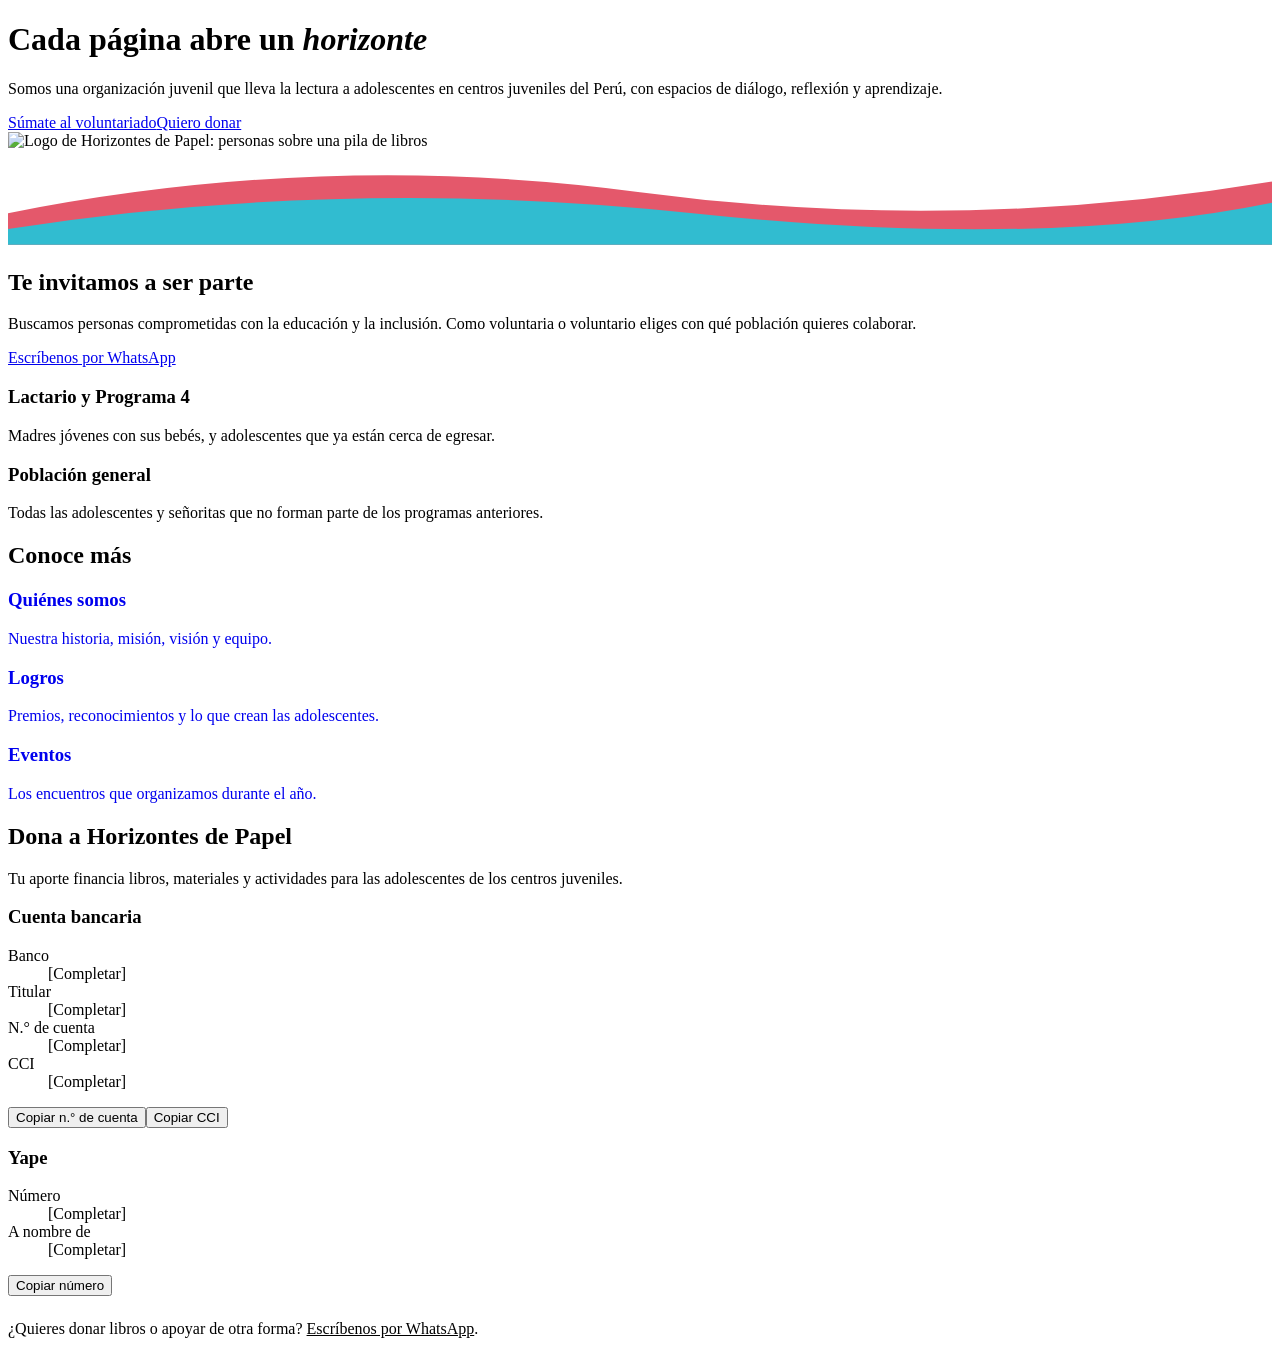
==== index.html @ 7ab71b85 "Create index.html" ====
<!DOCTYPE html><html lang="es"><head><meta charset="utf-8"><meta name="viewport" content="width=device-width, initial-scale=1"><title>Inicio · Horizontes de Papel</title><meta name="description" content="Horizontes de Papel promueve la lectura en centros juveniles del Perú."><link rel="icon" href="logo.png"><link href="https://fonts.googleapis.com/css2?family=Outfit:wght@500;700;800&family=Nunito+Sans:wght@400;600&display=swap" rel="stylesheet"><link rel="stylesheet" href="style.css"></head><body><header id="h"></header><main>
<div class="hero"><div class="wrap">
<div><h1>Cada página abre un <em>horizonte</em></h1>
<p class="lead">Somos una organización juvenil que lleva la lectura a adolescentes en centros juveniles del Perú, con espacios de diálogo, reflexión y aprendizaje.</p>
<div class="btns"><a class="btn s" href="#invitacion">Súmate al voluntariado</a><a class="btn o" href="#donacion">Quiero donar</a></div></div>
<img src="logo.png" alt="Logo de Horizontes de Papel: personas sobre una pila de libros"></div>
<svg class="horizon" viewBox="0 0 1200 90" preserveAspectRatio="none" aria-hidden="true"><path d="M0 60Q300 0 600 40T1200 30V90H0Z" fill="#E4586B"/><path d="M0 75Q320 25 650 60T1200 50V90H0Z" fill="#31BCD0"/></svg></div>
<div class="invite" id="invitacion"><div class="wrap">
<div><h2>Te invitamos a ser parte</h2><p>Buscamos personas comprometidas con la educación y la inclusión. Como voluntaria o voluntario eliges con qué población quieres colaborar.</p>
<div class="btns"><a class="btn c" href="https://wa.me/51916786670?text=Hola%2C%20quiero%20ser%20voluntaria%2Fo%20en%20Horizontes%20de%20Papel" target="_blank" rel="noopener">Escríbenos por WhatsApp</a></div></div>
<div><div class="opt"><h3>Lactario y Programa 4</h3><p>Madres jóvenes con sus bebés, y adolescentes que ya están cerca de egresar.</p></div>
<div class="opt"><h3>Población general</h3><p>Todas las adolescentes y señoritas que no forman parte de los programas anteriores.</p></div></div></div></div>
<section><div class="wrap"><h2>Conoce más</h2>
<div class="grid"><a class="card" href="quienes-somos.html" style="text-decoration:none"><h3>Quiénes somos</h3><p>Nuestra historia, misión, visión y equipo.</p></a>
<a class="card" href="logros.html" style="text-decoration:none"><h3>Logros</h3><p>Premios, reconocimientos y lo que crean las adolescentes.</p></a>
<a class="card" href="eventos.html" style="text-decoration:none"><h3>Eventos</h3><p>Los encuentros que organizamos durante el año.</p></a></div></div></section>
<section id="donacion" class="don"><div class="wrap"><h2>Dona a Horizontes de Papel</h2>
<p>Tu aporte financia libros, materiales y actividades para las adolescentes de los centros juveniles.</p>
<div class="grid"><div class="acct"><h3>Cuenta bancaria</h3><dl><dt>Banco</dt><dd>[Completar]</dd><dt>Titular</dt><dd>[Completar]</dd><dt>N.° de cuenta</dt><dd id="cta">[Completar]</dd><dt>CCI</dt><dd id="cci">[Completar]</dd></dl>
<button class="copy" data-t="cta">Copiar n.° de cuenta</button><button class="copy" data-t="cci">Copiar CCI</button></div>
<div class="acct"><h3>Yape</h3><dl><dt>Número</dt><dd id="yape">[Completar]</dd><dt>A nombre de</dt><dd>[Completar]</dd></dl><button class="copy" data-t="yape">Copiar número</button></div></div>
<p style="margin-top:24px">¿Quieres donar libros o apoyar de otra forma? <a href="https://wa.me/51916786670" target="_blank" rel="noopener" style="color:var(--sun)">Escríbenos por WhatsApp</a>.</p></div></section>
</main><footer id="f"></footer><script src="site.js"></script></body></html>
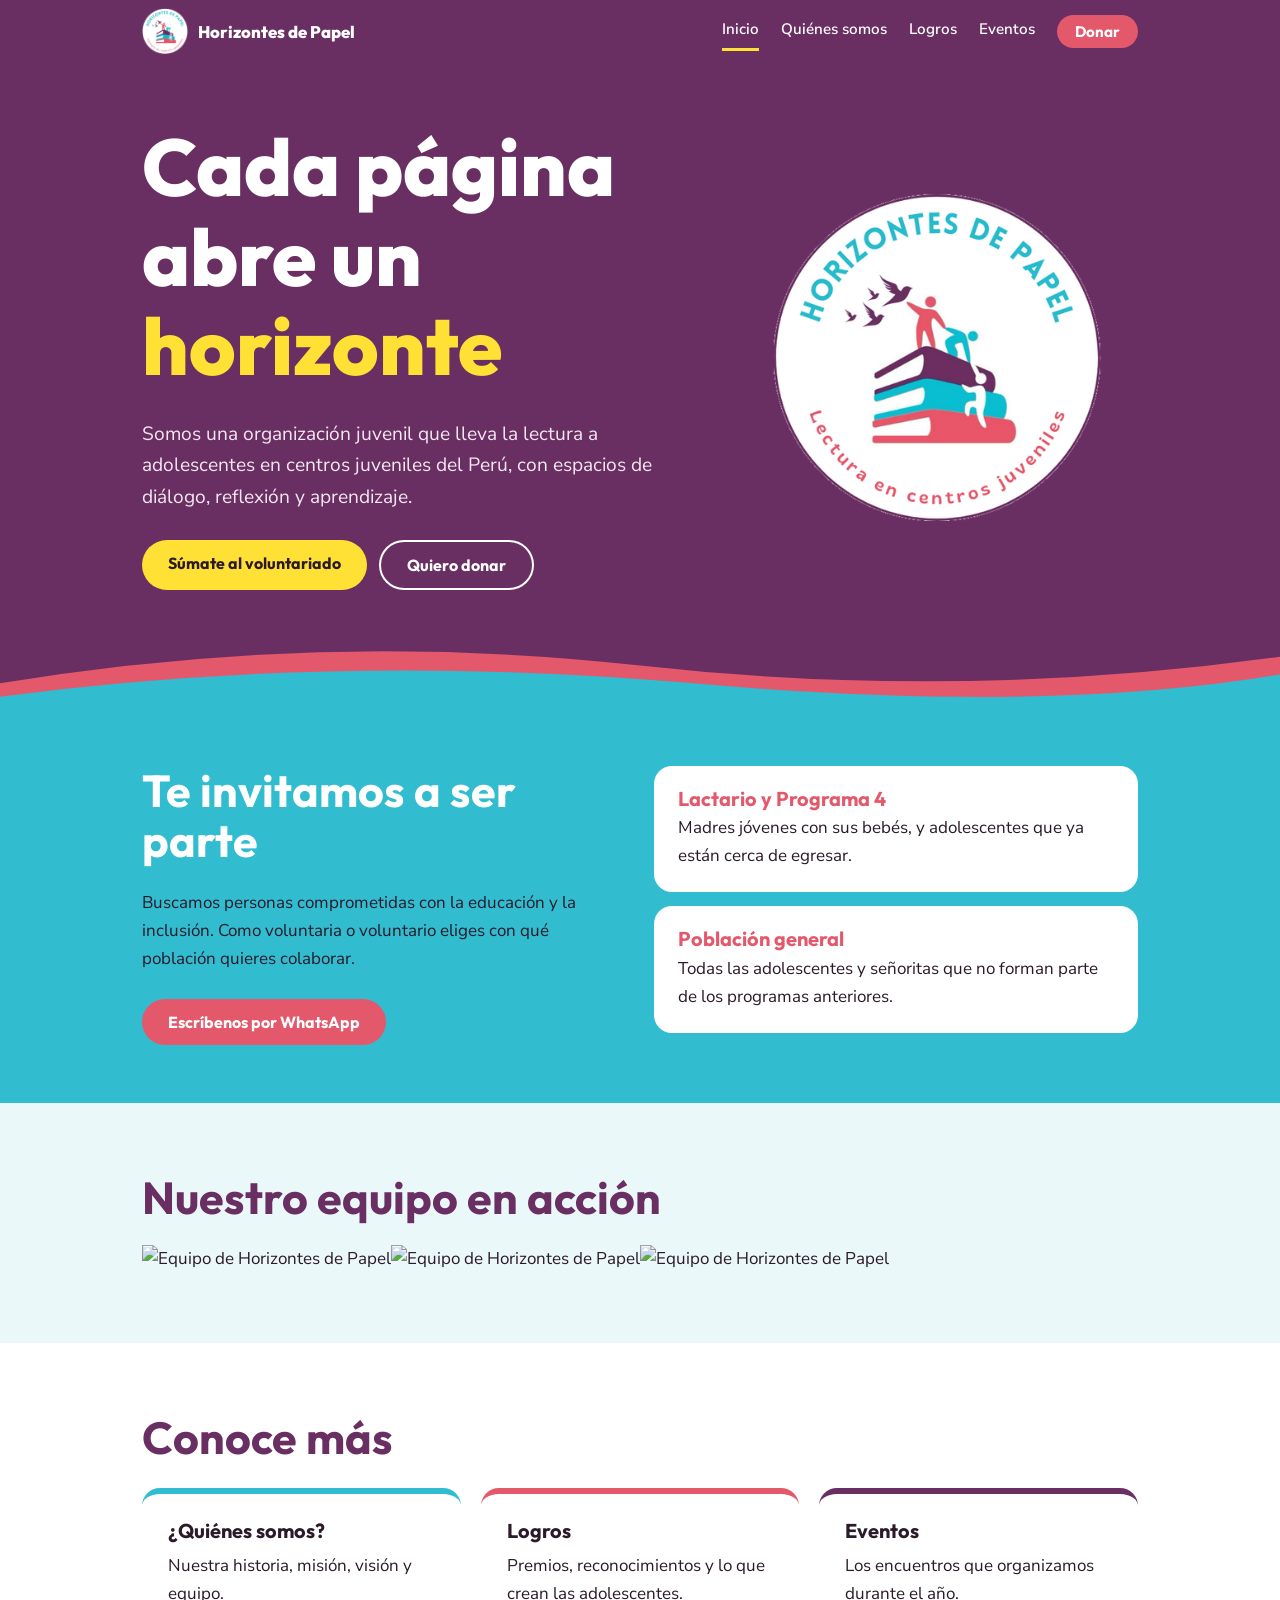
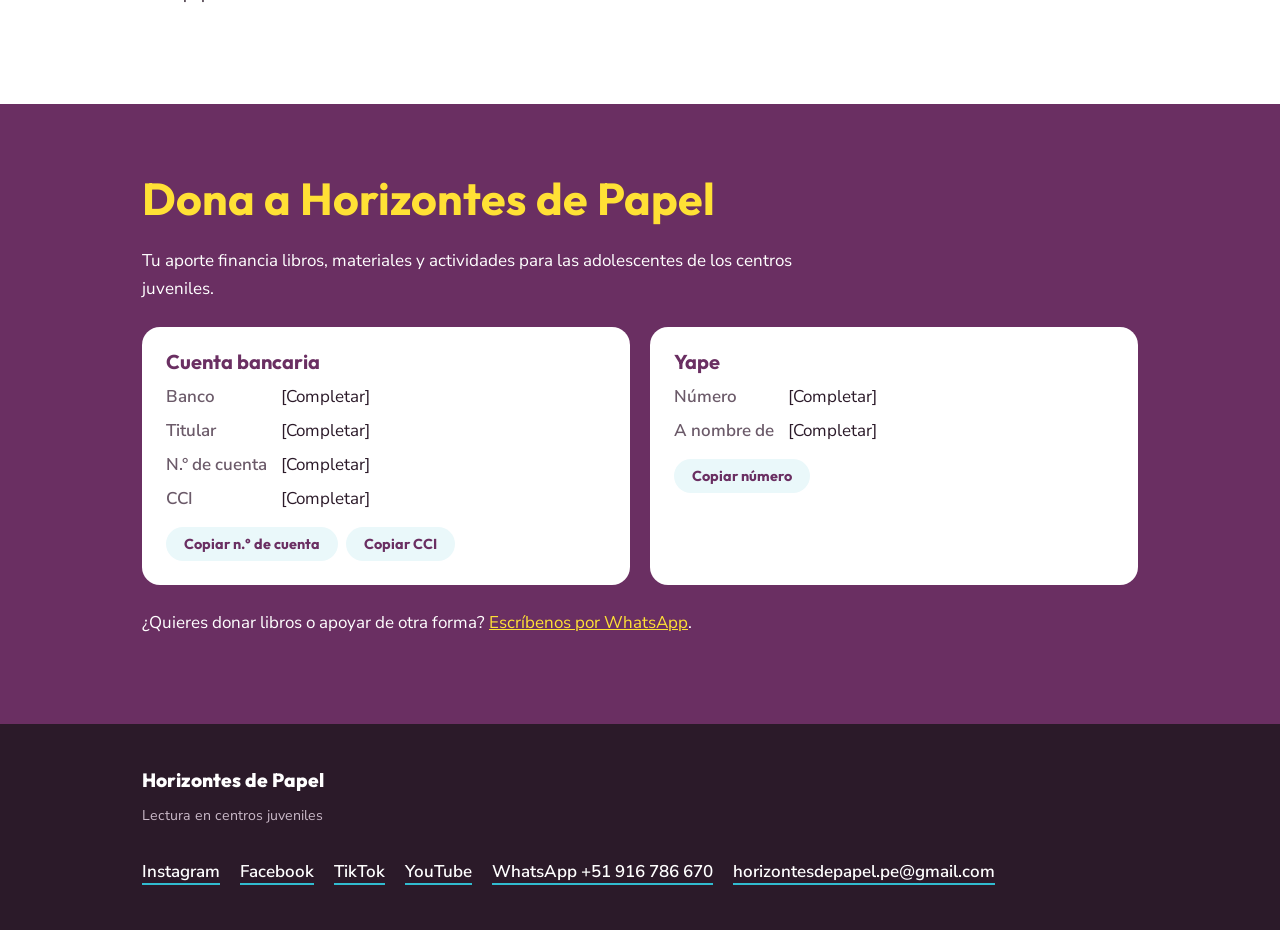
==== commit 8080dc32: "Update index.html" ====
--- a/index.html
+++ b/index.html
@@ -10,8 +10,9 @@
 <div class="btns"><a class="btn c" href="https://wa.me/51916786670?text=Hola%2C%20quiero%20ser%20voluntaria%2Fo%20en%20Horizontes%20de%20Papel" target="_blank" rel="noopener">Escríbenos por WhatsApp</a></div></div>
 <div><div class="opt"><h3>Lactario y Programa 4</h3><p>Madres jóvenes con sus bebés, y adolescentes que ya están cerca de egresar.</p></div>
 <div class="opt"><h3>Población general</h3><p>Todas las adolescentes y señoritas que no forman parte de los programas anteriores.</p></div></div></div></div>
+<section class="bg"><div class="wrap"><h2>Nuestro equipo en acción</h2><div class="shots"><img src="img/equipo-1.jpg" alt="Equipo de Horizontes de Papel" loading="lazy"><img src="img/equipo-6.jpg" alt="Equipo de Horizontes de Papel" loading="lazy"><img src="img/equipo-7.jpg" alt="Equipo de Horizontes de Papel" loading="lazy"></div></div></section>
 <section><div class="wrap"><h2>Conoce más</h2>
-<div class="grid"><a class="card" href="quienes-somos.html" style="text-decoration:none"><h3>Quiénes somos</h3><p>Nuestra historia, misión, visión y equipo.</p></a>
+<div class="grid"><a class="card" href="quienes-somos.html" style="text-decoration:none"><h3>¿Quiénes somos?</h3><p>Nuestra historia, misión, visión y equipo.</p></a>
 <a class="card" href="logros.html" style="text-decoration:none"><h3>Logros</h3><p>Premios, reconocimientos y lo que crean las adolescentes.</p></a>
 <a class="card" href="eventos.html" style="text-decoration:none"><h3>Eventos</h3><p>Los encuentros que organizamos durante el año.</p></a></div></div></section>
 <section id="donacion" class="don"><div class="wrap"><h2>Dona a Horizontes de Papel</h2>
--- a/style.css
+++ b/style.css
@@ -0,0 +1,74 @@
+:root{--teal:#31BCD0;--coral:#E4586B;--plum:#6A2F62;--sun:#FFE135;--ink:#2B1A29;--mist:#EAF8FA;--r:18px}
+*{box-sizing:border-box}
+html{scroll-behavior:smooth;scroll-padding-top:70px}
+@media(prefers-reduced-motion:reduce){html{scroll-behavior:auto}}
+body{margin:0;font:17px/1.65 "Nunito Sans",system-ui,sans-serif;color:var(--ink);background:#fff}
+h1,h2,h3{font-family:Outfit,system-ui,sans-serif;line-height:1.12;margin:0 0 .5em}
+h2{font-size:clamp(1.9rem,4vw,2.8rem);color:var(--plum)}
+h3{font-size:1.25rem}
+a{color:inherit}
+:focus-visible{outline:3px solid var(--sun);outline-offset:3px}
+.wrap{max-width:1040px;margin:0 auto;padding:0 22px}
+section{padding:70px 0}
+p{max-width:68ch}
+header{position:sticky;top:0;z-index:10;background:var(--plum);color:#fff}
+nav{display:flex;align-items:center;gap:6px 22px;flex-wrap:wrap;padding:8px 22px;max-width:1040px;margin:0 auto}
+.brand{display:flex;align-items:center;gap:10px;font:800 1.05rem Outfit,sans-serif;text-decoration:none;margin-right:auto}
+.brand img{width:46px;height:46px}
+nav a.l{text-decoration:none;font-weight:600;font-size:.95rem;padding:6px 0;border-bottom:3px solid transparent}
+nav a.l:hover,nav a.on{border-color:var(--sun)}
+nav a.d{background:var(--coral);padding:7px 18px;border-radius:999px;font:700 .95rem Outfit,sans-serif;text-decoration:none}
+.hero{background:var(--plum);color:#fff;padding:60px 0 0;overflow:hidden}
+.hero .wrap{display:grid;grid-template-columns:1.4fr 1fr;gap:30px;align-items:center}
+.hero h1{font-size:clamp(2.6rem,7vw,5rem);font-weight:800;max-width:13ch;margin-bottom:.35em}
+.hero em{font-style:normal;color:var(--sun)}
+.hero .lead{font-size:1.2rem;max-width:46ch;color:#F3E7F1}
+.hero img{width:100%;max-width:330px;justify-self:center}
+.horizon{display:block;width:100%;height:80px;margin-top:40px}
+.ptitle{background:var(--plum);color:#fff;padding:54px 0 46px;border-bottom:8px solid var(--coral)}
+.ptitle h1{font-size:clamp(2.2rem,6vw,3.8rem);font-weight:800;margin:0 0 .2em}
+.ptitle p{margin:0;color:#F3E7F1;font-size:1.15rem}
+.btn{display:inline-block;padding:13px 26px;border-radius:999px;font:700 1rem Outfit,sans-serif;text-decoration:none;border:0}
+.c{background:var(--coral);color:#fff}.s{background:var(--sun);color:var(--ink)}.o{border:2px solid #fff;color:#fff}
+.btns{display:flex;gap:12px;flex-wrap:wrap;margin-top:26px}
+.invite{background:var(--teal);padding:56px 0}
+.invite .wrap,.two{display:grid;grid-template-columns:1fr 1fr;gap:28px;align-items:start}
+.invite h2{color:#fff}
+.opt{background:#fff;border-radius:var(--r);padding:22px 24px;margin-bottom:14px}
+.opt h3{color:var(--coral);margin-bottom:.2em}.opt p{margin:0}
+.stat{background:var(--mist);border-radius:var(--r);padding:26px;margin-top:22px}
+.stat b{display:block;font:800 3.4rem/1 Outfit,sans-serif;color:var(--coral)}
+.mv{border-radius:var(--r);padding:30px;color:#fff}
+.m{background:var(--plum)}.v{background:var(--coral)}
+.mv h3{color:var(--sun);font-size:1.6rem}.mv p{margin:0}
+.vals{display:flex;gap:10px;flex-wrap:wrap;margin-top:22px}
+.vals span{background:var(--sun);padding:7px 18px;border-radius:999px;font:700 .98rem Outfit,sans-serif}
+.ods{display:grid;grid-template-columns:repeat(auto-fit,minmax(150px,1fr));gap:14px;margin-top:20px}
+.ods div{color:#fff;padding:18px 16px;min-height:130px;font:700 .95rem/1.2 Outfit,sans-serif;display:flex;flex-direction:column;justify-content:space-between}
+.ods strong{font-size:2.4rem;line-height:1}
+.team{display:grid;grid-template-columns:repeat(auto-fill,minmax(190px,1fr));gap:18px;margin-top:20px}
+.person{text-align:center}
+.ph{width:100%;aspect-ratio:1;border-radius:var(--r);background:var(--mist);position:relative;overflow:hidden;display:grid;place-items:center;font:800 2.2rem Outfit,sans-serif;color:var(--teal)}
+.ph img{position:absolute;inset:0;width:100%;height:100%;object-fit:cover}
+.person h3{margin:.7em 0 .1em;font-size:1.05rem}.person p{margin:0;font-size:.92rem;color:#6B5A69}
+.bg{background:var(--mist)}
+.grid{display:grid;grid-template-columns:repeat(auto-fit,minmax(270px,1fr));gap:20px;margin-top:24px}
+.card{background:#fff;border-radius:var(--r);padding:26px;border-top:6px solid var(--teal)}
+.card:nth-child(3n+2){border-color:var(--coral)}.card:nth-child(3n){border-color:var(--plum)}
+.card p{margin:0}
+.soon{color:#6B5A69;font-style:italic}
+.gallery{display:grid;grid-template-columns:repeat(auto-fit,minmax(150px,1fr));gap:12px;margin-top:16px}
+.gallery .ph{font-size:1rem;color:#6B5A69;text-align:center;padding:8px}
+.note{font-size:.92rem;color:#6B5A69}
+.don{background:var(--plum);color:#fff}.don h2{color:var(--sun)}
+.acct{background:#fff;color:var(--ink);border-radius:var(--r);padding:24px}
+.acct h3{color:var(--plum)}
+.acct dl{margin:0;display:grid;grid-template-columns:auto 1fr;gap:6px 14px}
+.acct dt{font-weight:600;color:#6B5A69}.acct dd{margin:0;word-break:break-all}
+.copy{margin:14px 8px 0 0;background:var(--mist);border:0;border-radius:999px;padding:8px 18px;font:700 .9rem Outfit,sans-serif;cursor:pointer;color:var(--plum)}
+footer{background:var(--ink);color:#fff;padding:44px 0}
+footer .wrap{display:flex;gap:30px;flex-wrap:wrap;justify-content:space-between;align-items:center}
+footer ul{list-style:none;margin:0;padding:0;display:flex;gap:10px 20px;flex-wrap:wrap}
+footer a{text-decoration:none;font-weight:600;border-bottom:2px solid var(--teal)}
+footer small{display:block;margin-top:8px;color:#C9B8C7}
+@media(max-width:760px){section{padding:50px 0}.invite .wrap,.two,.hero .wrap{grid-template-columns:1fr}.hero img{max-width:220px;order:-1}}
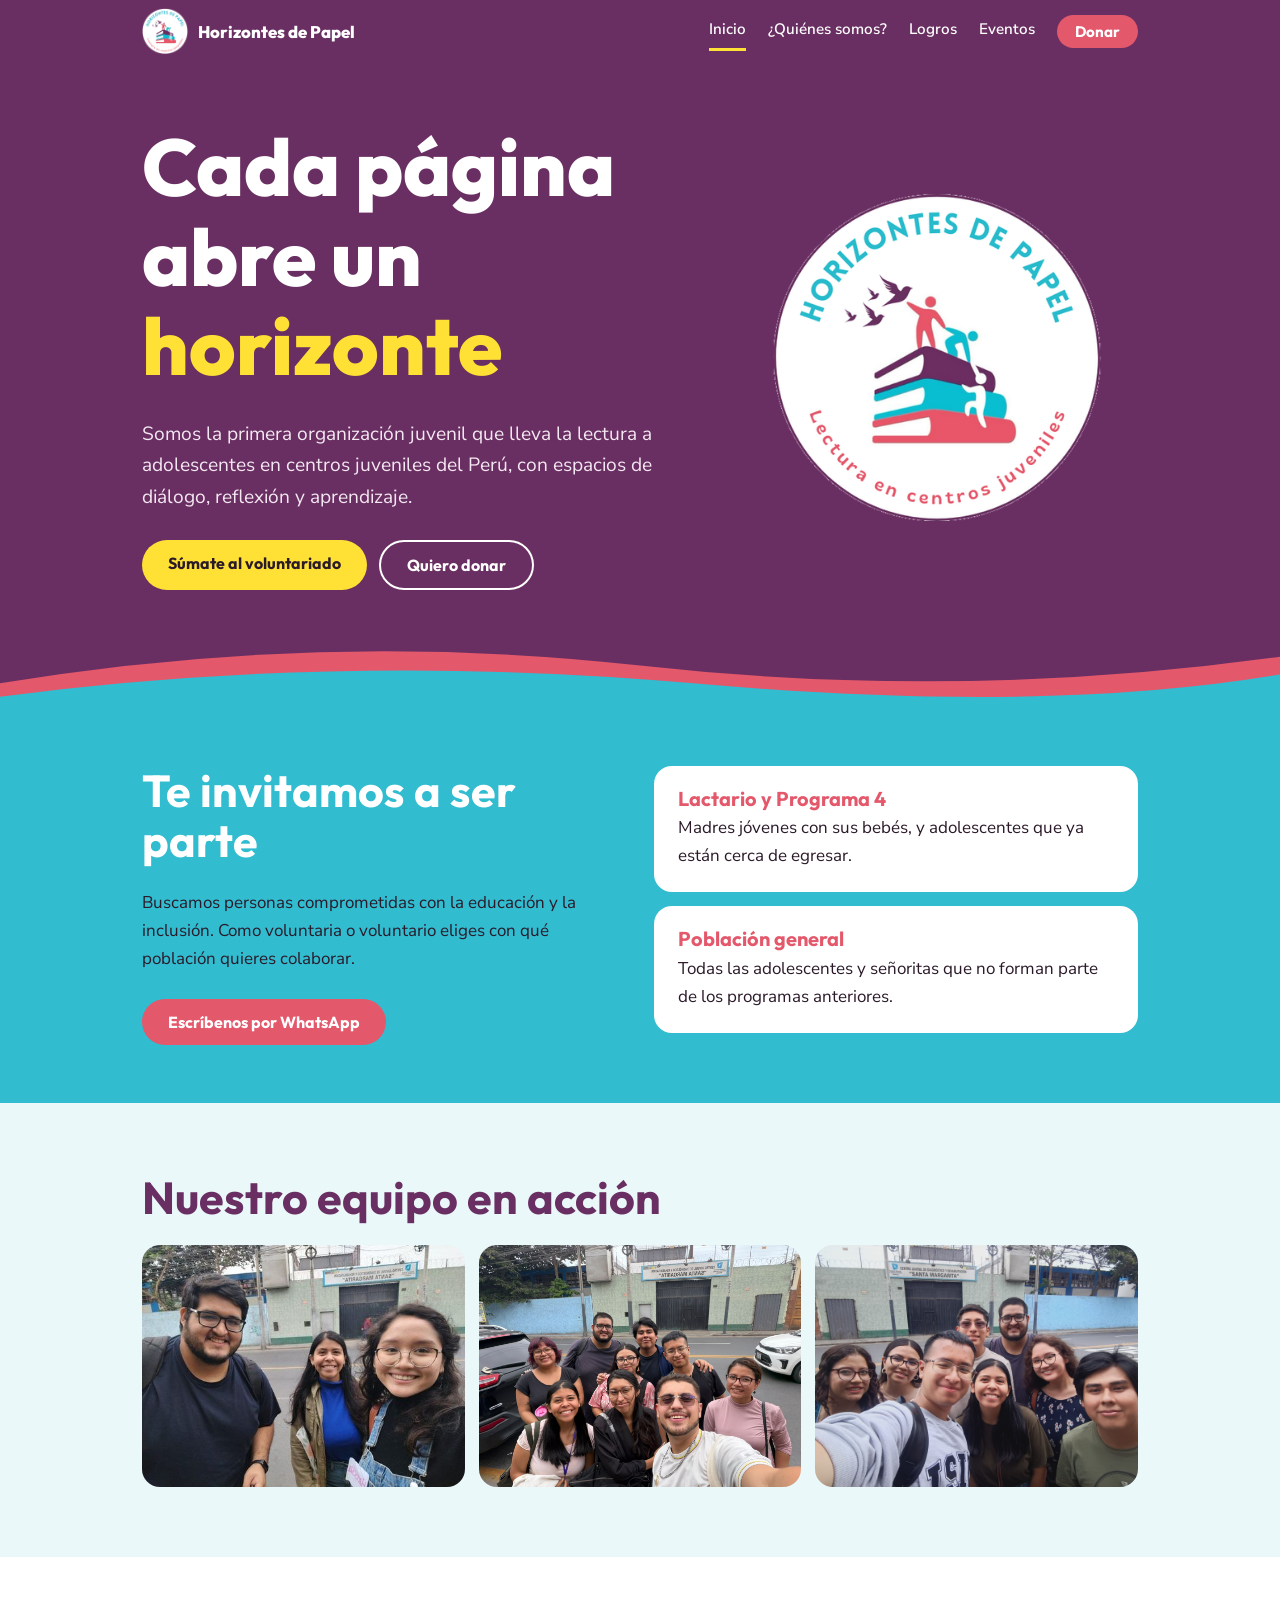
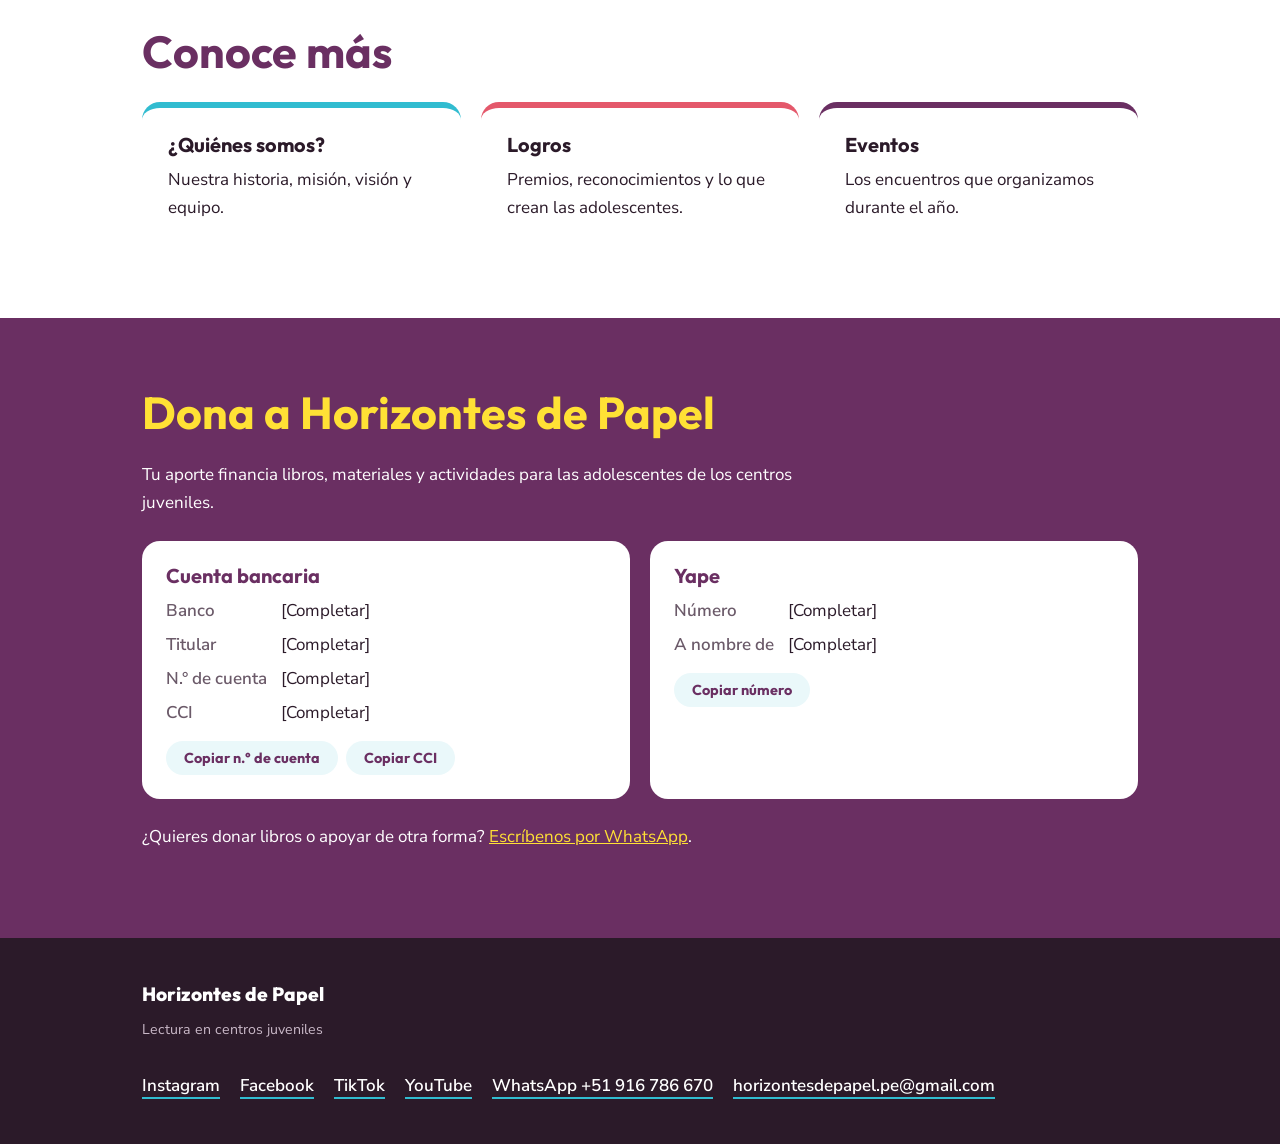
==== commit c38277fa: "Update index.html" ====
--- a/index.html
+++ b/index.html
@@ -1,7 +1,7 @@
 <!DOCTYPE html><html lang="es"><head><meta charset="utf-8"><meta name="viewport" content="width=device-width, initial-scale=1"><title>Inicio · Horizontes de Papel</title><meta name="description" content="Horizontes de Papel promueve la lectura en centros juveniles del Perú."><link rel="icon" href="logo.png"><link href="https://fonts.googleapis.com/css2?family=Outfit:wght@500;700;800&family=Nunito+Sans:wght@400;600&display=swap" rel="stylesheet"><link rel="stylesheet" href="style.css"></head><body><header id="h"></header><main>
 <div class="hero"><div class="wrap">
 <div><h1>Cada página abre un <em>horizonte</em></h1>
-<p class="lead">Somos una organización juvenil que lleva la lectura a adolescentes en centros juveniles del Perú, con espacios de diálogo, reflexión y aprendizaje.</p>
+<p class="lead">Somos la primera organización juvenil que lleva la lectura a adolescentes en centros juveniles del Perú, con espacios de diálogo, reflexión y aprendizaje.</p>
 <div class="btns"><a class="btn s" href="#invitacion">Súmate al voluntariado</a><a class="btn o" href="#donacion">Quiero donar</a></div></div>
 <img src="logo.png" alt="Logo de Horizontes de Papel: personas sobre una pila de libros"></div>
 <svg class="horizon" viewBox="0 0 1200 90" preserveAspectRatio="none" aria-hidden="true"><path d="M0 60Q300 0 600 40T1200 30V90H0Z" fill="#E4586B"/><path d="M0 75Q320 25 650 60T1200 50V90H0Z" fill="#31BCD0"/></svg></div>
--- a/style.css
+++ b/style.css
@@ -72,3 +72,21 @@
 footer a{text-decoration:none;font-weight:600;border-bottom:2px solid var(--teal)}
 footer small{display:block;margin-top:8px;color:#C9B8C7}
 @media(max-width:760px){section{padding:50px 0}.invite .wrap,.two,.hero .wrap{grid-template-columns:1fr}.hero img{max-width:220px;order:-1}}
+
+.shots{display:grid;grid-template-columns:repeat(auto-fit,minmax(240px,1fr));gap:14px;margin-top:20px}
+.shots img{width:100%;aspect-ratio:4/3;object-fit:cover;border-radius:var(--r)}
+.gal{display:grid;grid-template-columns:repeat(auto-fill,minmax(230px,1fr));gap:14px;margin-top:20px}
+.gal a{display:block;border-radius:var(--r);overflow:hidden}
+.gal img{width:100%;aspect-ratio:4/3;object-fit:cover;display:block;transition:transform .3s}
+.gal a:hover img{transform:scale(1.04)}
+.feature{display:grid;grid-template-columns:1.1fr 1fr;gap:30px;align-items:center}
+.feature img{width:100%;border-radius:var(--r)}
+.cimg{width:100%;border-radius:12px;margin-bottom:12px}
+.ev{text-decoration:none;display:block;transition:transform .2s}
+.ev:hover{transform:translateY(-4px)}
+.cover{aspect-ratio:16/10;border-radius:12px;background:linear-gradient(135deg,var(--teal),var(--plum));position:relative;overflow:hidden;margin-bottom:16px}
+.cover img{position:absolute;inset:0;width:100%;height:100%;object-fit:cover}
+.more{display:inline-block;margin-top:12px;font:700 .95rem Outfit,sans-serif;color:var(--coral)}
+@media(max-width:760px){.feature{grid-template-columns:1fr}}
+
+.gh{margin:36px 0 0;color:var(--coral);font-size:1.3rem}
